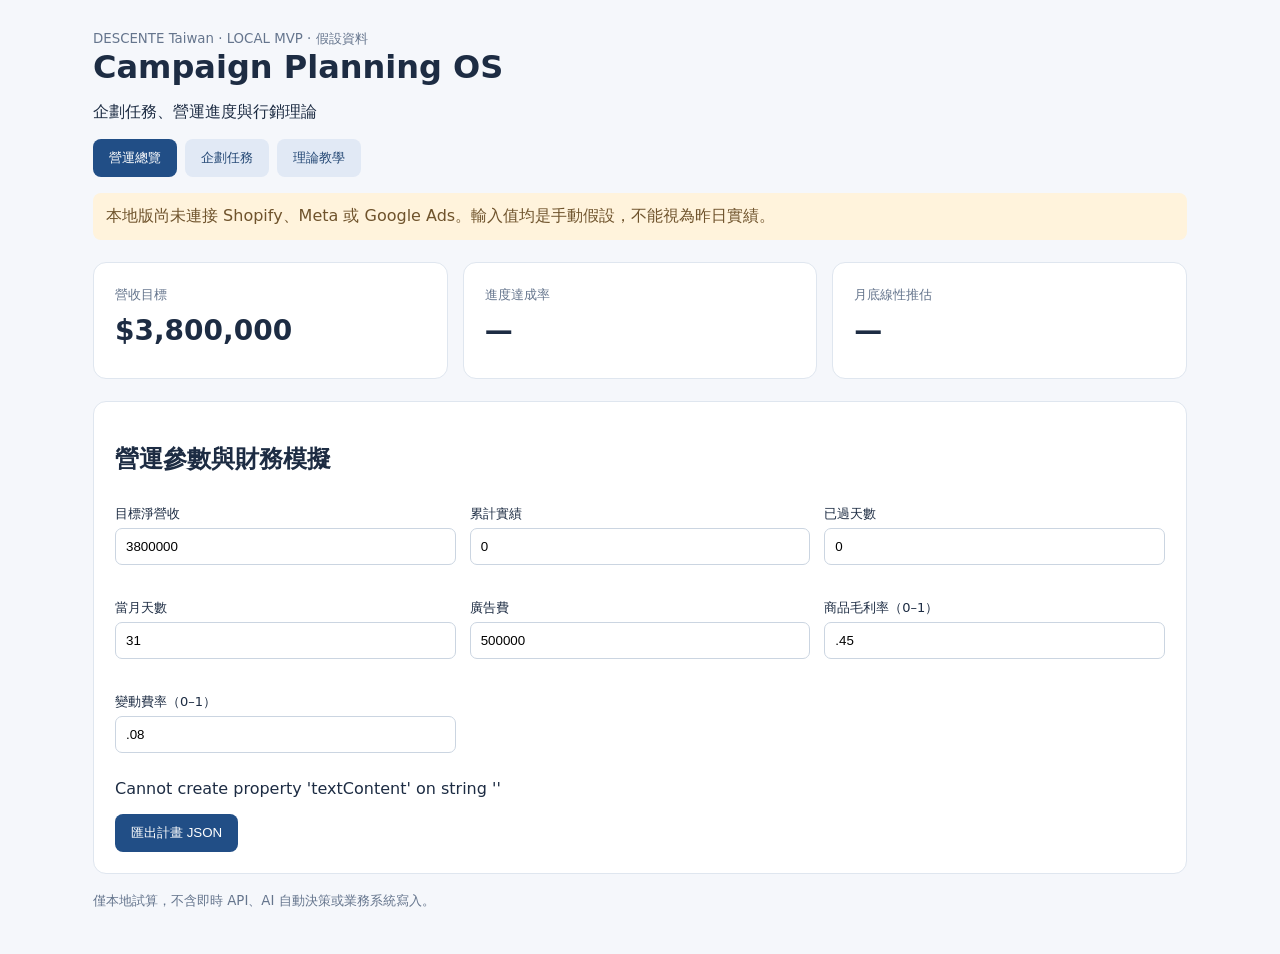
==== campaign-planning-os/index.html @ fcea68cf "feat(campaign): add index.html to local MVP" ====
<!doctype html><html lang="zh-Hant"><head><meta charset="utf-8"/><meta name="viewport" content="width=device-width,initial-scale=1"/><title>Campaign Planning OS</title><style>
:root{font-family:system-ui,-apple-system,sans-serif;background:#f5f7fb;color:#1d2c43}*{box-sizing:border-box}body{margin:0;padding:28px;max-width:1150px;margin:auto}h1{margin:0}small{color:#65758d}.wrap{display:grid;grid-template-columns:repeat(3,1fr);gap:15px;margin:22px 0}.card{background:#fff;border:1px solid #dfe6ef;border-radius:13px;padding:21px}.metric{font-size:28px;font-weight:bold;margin:10px 0}label{display:grid;gap:5px;margin:10px 0;font-size:13px}input{padding:10px;border-radius:7px;border:1px solid #cbd5e1;width:100%}.form{display:grid;grid-template-columns:repeat(3,1fr);gap:14px}.bar{height:10px;border-radius:8px;background:#e6edf4;overflow:hidden}.bar span{height:100%;background:#286bb5;display:block}button{background:#214e86;color:white;border:0;border-radius:8px;padding:10px 16px;cursor:pointer}.warning{background:#fff3dc;padding:13px;border-radius:8px;color:#6f532c}.nav button{margin-right:8px;background:#e1e9f5;color:#244875}.nav button.active{background:#214e86;color:#fff}.hidden{display:none}@media(max-width:700px){.wrap,.form{grid-template-columns:1fr}body{padding:12px}}
</style></head><body><header><small>DESCENTE Taiwan · LOCAL MVP · 假設資料</small><h1>Campaign Planning OS</h1><p>企劃任務、營運進度與行銷理論</p><div class="nav"><button class="active" data-tab="dashboard">營運總覽</button><button data-tab="quest">企劃任務</button><button data-tab="knowledge">理論教學</button></div></header><section id="dashboard"><p class="warning">本地版尚未連接 Shopify、Meta 或 Google Ads。輸入值均是手動假設，不能視為昨日實績。</p><div class="wrap"><div class="card"><small>營收目標</small><div class="metric" id="targetCard"></div></div><div class="card"><small>進度達成率</small><div class="metric" id="pacingCard"></div></div><div class="card"><small>月底線性推估</small><div class="metric" id="projectionCard"></div></div></div><div class="card"><h2>營運參數與財務模擬</h2><div class="form"><label>目標淨營收<input id="target" type="number" value="3800000"></label><label>累計實績<input id="actual" type="number" value="0"></label><label>已過天數<input id="elapsed" type="number" value="0"></label><label>當月天數<input id="total" type="number" value="31"></label><label>廣告費<input id="adSpend" type="number" value="500000"></label><label>商品毛利率（0–1）<input id="margin" type="number" step=".01" value=".45"></label><label>變動費率（0–1）<input id="variableRate" type="number" step=".01" value=".08"></label></div><p id="finance"></p><p id="status"></p><button id="export">匯出計畫 JSON</button></div></section><section id="quest" class="hidden"><div class="card"><h2>企劃任務</h2><ol><li>確認資料來源和去年同期</li><li>倒推營收與財務 KPI</li><li>商品 ABC、庫存與安索夫分類</li><li>STP / RFM 客群策略</li><li>活動方案比較與試算</li><li>廣告、甘特圖與成效驗證</li></ol><p>每個關卡必須有來源、公式、假設與人工審核；此版本提供流程骨架。</p></div></section><section id="knowledge" class="hidden"><div id="theories"></div></section><footer><p><small>僅本地試算，不含即時 API、AI 自動決策或業務系統寫入。</small></p></footer><script type="module">
import {pacing,finance,theories} from './engine.mjs';
const ids=['target','actual','elapsed','total','adSpend','margin','variableRate'];const storeKey='campaign-planning-min-v1';let data={};try{data=JSON.parse(localStorage.getItem(storeKey)||'{}')}catch{};const fmt=n=>new Intl.NumberFormat('zh-TW',{maximumFractionDigits:0}).format(n);
ids.forEach(id=>{if(data[id]!=null)document.getElementById(id).value=data[id];document.getElementById(id).addEventListener('input',update)});
function update(){data=Object.fromEntries(ids.map(id=>[id,Number(document.getElementById(id).value)]));try{let p=pacing(data.target,data.actual,data.elapsed,data.total),f=finance(data.target,data.adSpend,data.margin,data.variableRate);targetCard.textContent='$'+fmt(data.target);pacingCard.textContent=p.percent==null?'—':(p.percent*100).toFixed(1)+'%';projectionCard.textContent=p.projection==null?'—':'$'+fmt(p.projection);document.getElementById('finance').textContent='規劃貢獻利潤：$'+fmt(f.contribution)+'；全站營收／廣告費：'+(f.wholeStoreRevenueOverAdSpend?.toFixed(2)??'—')+'（非歸因 ROAS、非淨利）';status.textContent='進度：'+p.status;localStorage.setItem(storeKey,JSON.stringify(data))}catch(e){document.getElementById('finance').textContent=e.message}}
document.querySelectorAll('[data-tab]').forEach(b=>b.onclick=()=>{document.querySelectorAll('[data-tab]').forEach(x=>x.classList.remove('active'));b.classList.add('active');['dashboard','quest','knowledge'].forEach(x=>document.getElementById(x).classList.toggle('hidden',b.dataset.tab!==x))});document.getElementById('theories').innerHTML=theories.map(([name,description])=>'<div class="card" style="margin-top:12px"><h3>'+name+'</h3><p>'+description+'</p></div>').join('');document.getElementById('export').onclick=()=>{const a=document.createElement('a'),url=URL.createObjectURL(new Blob([JSON.stringify({brand:'DESCENTE Taiwan',...data,approved:false,verified:false},null,2)],{type:'application/json'}));a.href=url;a.download='campaign-plan.json';a.click();URL.revokeObjectURL(url)};update();</script></body></html>
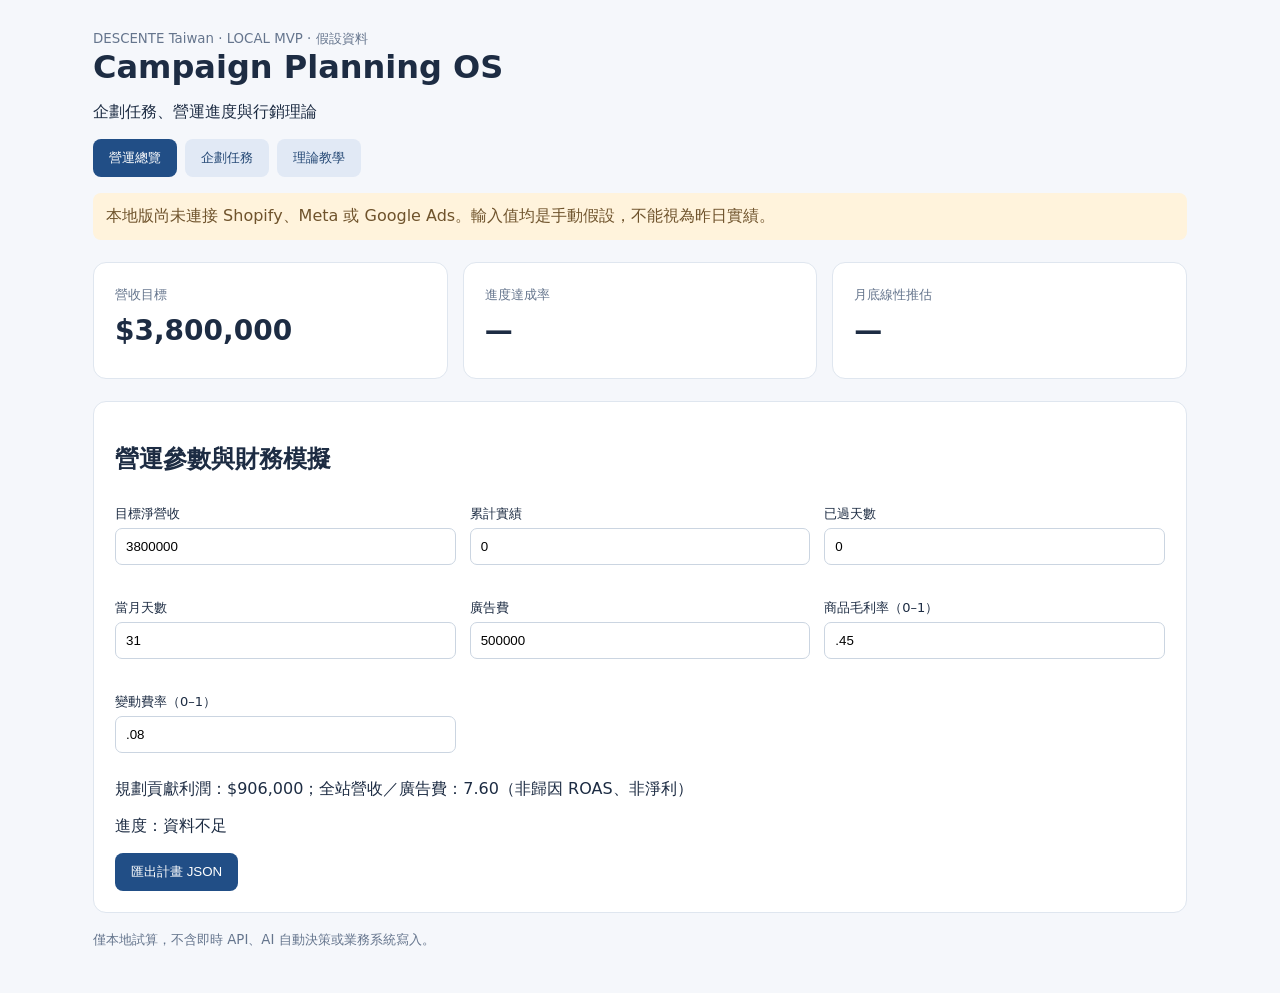
==== commit 6a23371b: "fix(campaign): target status element explicitly" ====
--- a/campaign-planning-os/index.html
+++ b/campaign-planning-os/index.html
@@ -4,5 +4,5 @@
 import {pacing,finance,theories} from './engine.mjs';
 const ids=['target','actual','elapsed','total','adSpend','margin','variableRate'];const storeKey='campaign-planning-min-v1';let data={};try{data=JSON.parse(localStorage.getItem(storeKey)||'{}')}catch{};const fmt=n=>new Intl.NumberFormat('zh-TW',{maximumFractionDigits:0}).format(n);
 ids.forEach(id=>{if(data[id]!=null)document.getElementById(id).value=data[id];document.getElementById(id).addEventListener('input',update)});
-function update(){data=Object.fromEntries(ids.map(id=>[id,Number(document.getElementById(id).value)]));try{let p=pacing(data.target,data.actual,data.elapsed,data.total),f=finance(data.target,data.adSpend,data.margin,data.variableRate);targetCard.textContent='$'+fmt(data.target);pacingCard.textContent=p.percent==null?'—':(p.percent*100).toFixed(1)+'%';projectionCard.textContent=p.projection==null?'—':'$'+fmt(p.projection);document.getElementById('finance').textContent='規劃貢獻利潤：$'+fmt(f.contribution)+'；全站營收／廣告費：'+(f.wholeStoreRevenueOverAdSpend?.toFixed(2)??'—')+'（非歸因 ROAS、非淨利）';status.textContent='進度：'+p.status;localStorage.setItem(storeKey,JSON.stringify(data))}catch(e){document.getElementById('finance').textContent=e.message}}
+function update(){data=Object.fromEntries(ids.map(id=>[id,Number(document.getElementById(id).value)]));try{let p=pacing(data.target,data.actual,data.elapsed,data.total),f=finance(data.target,data.adSpend,data.margin,data.variableRate);targetCard.textContent='$'+fmt(data.target);pacingCard.textContent=p.percent==null?'—':(p.percent*100).toFixed(1)+'%';projectionCard.textContent=p.projection==null?'—':'$'+fmt(p.projection);document.getElementById('finance').textContent='規劃貢獻利潤：$'+fmt(f.contribution)+'；全站營收／廣告費：'+(f.wholeStoreRevenueOverAdSpend?.toFixed(2)??'—')+'（非歸因 ROAS、非淨利）';document.getElementById('status').textContent='進度：'+p.status;localStorage.setItem(storeKey,JSON.stringify(data))}catch(e){document.getElementById('finance').textContent=e.message}}
 document.querySelectorAll('[data-tab]').forEach(b=>b.onclick=()=>{document.querySelectorAll('[data-tab]').forEach(x=>x.classList.remove('active'));b.classList.add('active');['dashboard','quest','knowledge'].forEach(x=>document.getElementById(x).classList.toggle('hidden',b.dataset.tab!==x))});document.getElementById('theories').innerHTML=theories.map(([name,description])=>'<div class="card" style="margin-top:12px"><h3>'+name+'</h3><p>'+description+'</p></div>').join('');document.getElementById('export').onclick=()=>{const a=document.createElement('a'),url=URL.createObjectURL(new Blob([JSON.stringify({brand:'DESCENTE Taiwan',...data,approved:false,verified:false},null,2)],{type:'application/json'}));a.href=url;a.download='campaign-plan.json';a.click();URL.revokeObjectURL(url)};update();</script></body></html>
